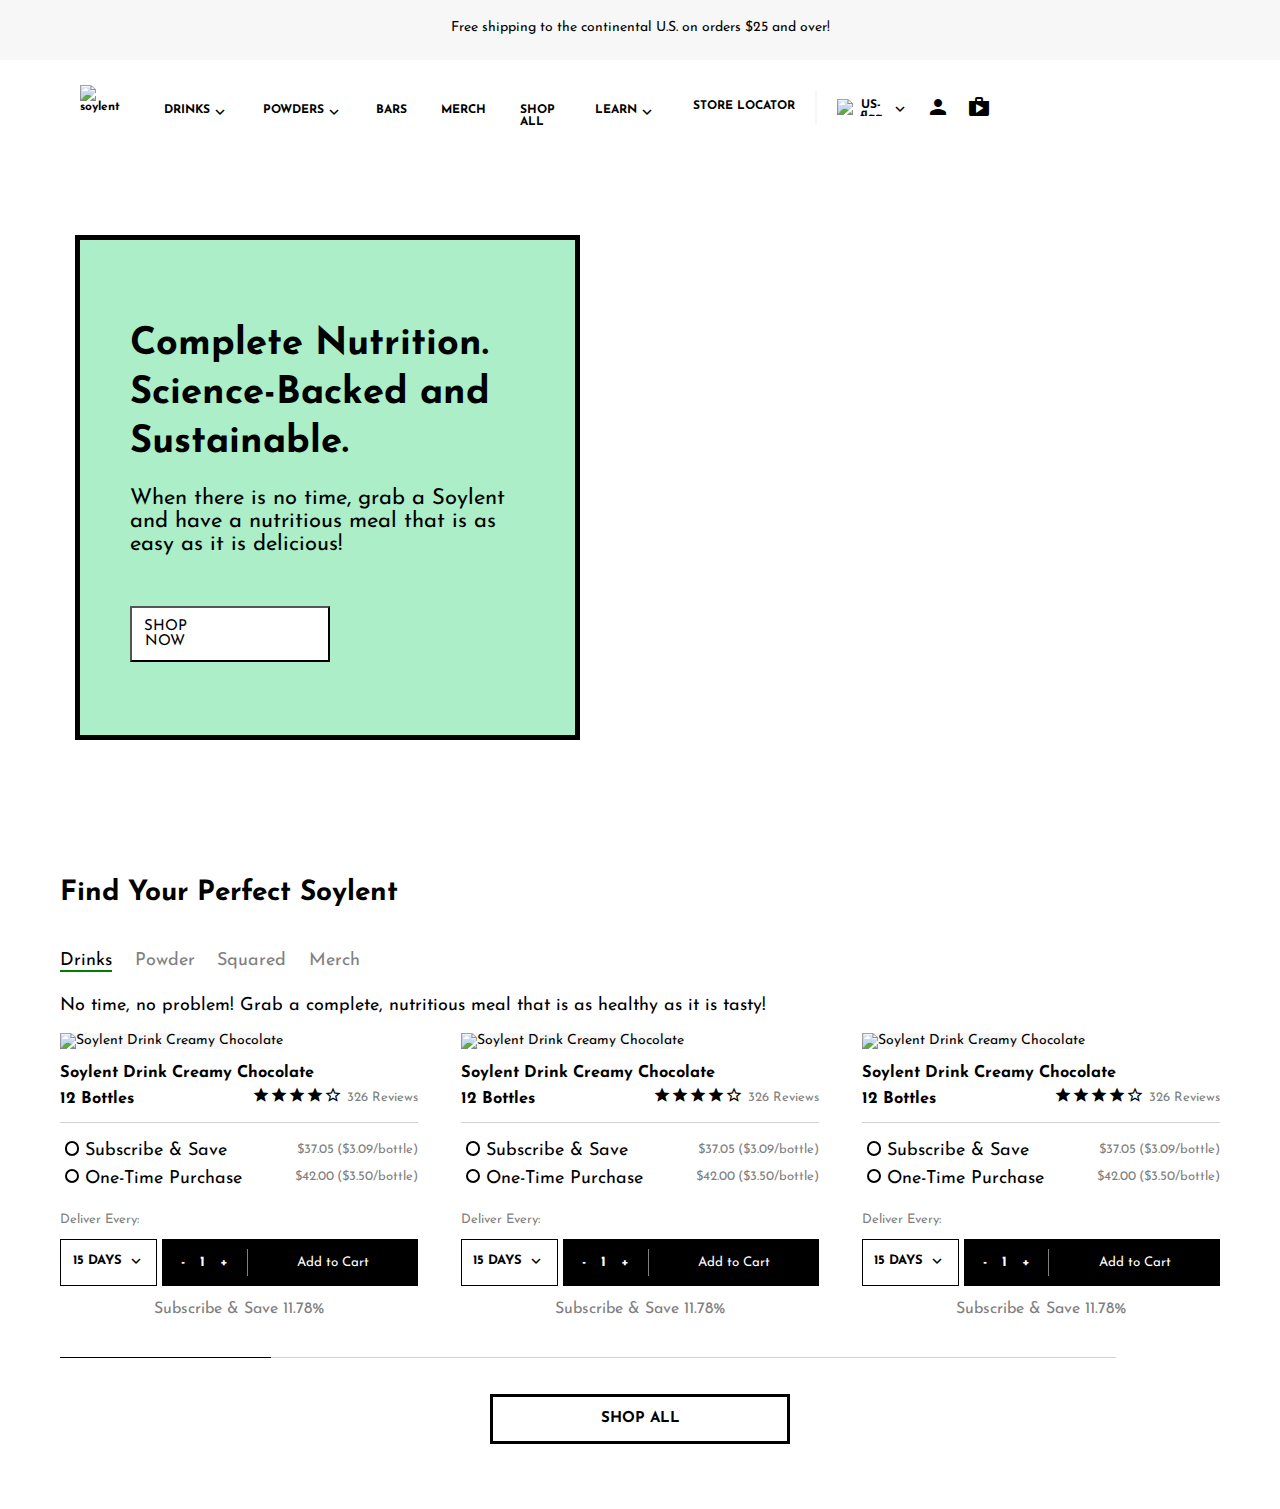
==== index.html @ 3a3e6a55 "feat: part 1 done" ====
<!DOCTYPE html>
<html lang="en">
  <head>
    <meta charset="UTF-8" />
    <meta http-equiv="X-UA-Compatible" content="IE=edge" />
    <meta name="viewport" content="width=device-width, initial-scale=1.0" />
    <title>Soylent.com - Let us take a few things off your plate.</title>
    <link rel="preconnect" href="https://fonts.googleapis.com" />
    <link rel="preconnect" href="https://fonts.gstatic.com" crossorigin />
    <link
      href="https://fonts.googleapis.com/css2?family=Josefin+Sans:wght@500&display=swap"
      rel="stylesheet"
    />
    <link
      href="https://fonts.googleapis.com/icon?family=Material+Icons"
      rel="stylesheet"
    />
    <link rel="icon" href="./favicon_io/favicon.ico" />
    <link rel="stylesheet" href="./main.css" />
  </head>
  <body>
    <!-- TOP NOTICE -->
    <aside class="top-notice">
      <p>Free shipping to the continental U.S. on orders $25 and over!</p>
    </aside>
    <!-- HEADER -->
    <header>
      <div class="header-inner">
        <div class="header-inner-left">
          <img
            src="https://upload.wikimedia.org/wikipedia/commons/thumb/b/b3/Soylent.svg/1200px-Soylent.svg.png"
            alt="soylent"
            class="logo"
          />
          <ul class="menu-items">
            <li class="menu-item">
              <p>DRINKS</p>
              <span class="material-icons dropdown-icon"> expand_more </span>
            </li>
            <li class="menu-item">
              <p>POWDERS</p>
              <span class="material-icons dropdown-icon"> expand_more </span>
            </li>
            <li class="menu-item">
              <p>BARS</p>
            </li>
            <li class="menu-item">
              <p>MERCH</p>
            </li>
            <li class="menu-item">
              <p>SHOP ALL</p>
            </li>
            <li class="menu-item">
              <p>LEARN</p>
              <span class="material-icons dropdown-icon"> expand_more </span>
            </li>
          </ul>
        </div>
        <div class="header-inner-right">
          <p>STORE LOCATOR</p>
          <img
            src="https://cdn.shopify.com/s/files/1/0003/5933/3902/files/flag_3x_681abd70-d265-4605-9c60-e11498a6c18e_50x.png?v=1572032854"
            alt="US-flag"
            class="flag"
          />
          <span class="material-icons dropdown-icon header-inner-right-icon">
            expand_more
          </span>
          <span class="material-icons header-inner-right-icon"> person </span>
          <span class="material-icons header-inner-right-icon bag-icon">
            shopping_bag
          </span>
        </div>
      </div>
    </header>
    <section class="landing">
      <div class="landing-inner">
        <div class="landing-square">
          <div class="landing-text-area">
            <h1>Complete Nutrition.</h1>
            <h1>Science-Backed and</h1>
            <h1>Sustainable.</h1>
            <p>
              When there is no time, grab a Soylent and have a nutritious meal
              that is as easy as it is delicious!
            </p>
            <button>
              <p>SHOP NOW</p>
              <span class="material-icons"> east </span>
            </button>
          </div>
        </div>
      </div>
    </section>
    <section class="products">
      <div class="products-inner">
        <h1>Find Your Perfect Soylent</h1>
        <ul class="products-categories">
          <li class="selectedCat">Drinks</li>
          <li>Powder</li>
          <li>Squared</li>
          <li>Merch</li>
        </ul>
        <p>
          No time, no problem! Grab a complete, nutritious meal that is as
          healthy as it is tasty!
        </p>
        <div class="products-cards">
          <article class="product-card">
            <img
              src="https://cdn.shopify.com/s/files/1/0003/5933/3902/products/01_052721_SDC_US_RTD_CreamyChocolate_Hero_1200x.png?v=1624371939"
              alt="Soylent Drink Creamy Chocolate"
            />
            <h3>Soylent Drink Creamy Chocolate</h3>
            <div class="under-product-name">
              <h3>12 Bottles</h3>
              <div class="stars">
                <span class="material-icons"> star </span
                ><span class="material-icons"> star </span
                ><span class="material-icons"> star </span
                ><span class="material-icons"> star </span
                ><span class="material-icons"> star_outline </span>
                <p>326 Reviews</p>
              </div>
            </div>
            <form class="choices">
              <div class="choice">
                <div class="choice-left">
                  <input type="radio" id="subscribe" name="purchaseType" />
                  <label for="subscribe">Subscribe & Save</label>
                </div>
                <div class="choice-right">
                  <p class="black-price">$37.05</p>
                  <p class="grey-price">($3.09/bottle)</p>
                </div>
              </div>
              <div class="choice">
                <div class="choice-left">
                  <input type="radio" id="one-time" name="purchaseType" />
                  <label for="one-time">One-Time Purchase</label>
                </div>
                <div class="choice-right">
                  <p class="black-price">$42.00</p>
                  <p class="grey-price">($3.50/bottle)</p>
                </div>
              </div>
            </form>
            <p class="deliver-every">Deliver Every:</p>
            <div class="card-bottom-buttons">
              <div class="delivery-cycle">
                <div class="delivery-cycle-inner">
                  <p>15 DAYS</p>
                  <span class="material-icons dropdown-icon">
                    expand_more
                  </span>
                </div>
              </div>
              <div class="card-bottom-buttons-right">
                <div class="counter">
                  <div class="counter-inner">- &nbsp;&nbsp;1 &nbsp;&nbsp;+</div>
                </div>
                <button class="add-to-cart">Add to Cart</button>
              </div>
            </div>
            <div class="card-bottom-text">Subscribe & Save 11.78%</div>
          </article>
          <article class="product-card">
            <img
              src="https://cdn.shopify.com/s/files/1/0003/5933/3902/products/01_052721_SDC_US_RTD_CreamyChocolate_Hero_1200x.png?v=1624371939"
              alt="Soylent Drink Creamy Chocolate"
            />
            <h3>Soylent Drink Creamy Chocolate</h3>
            <div class="under-product-name">
              <h3>12 Bottles</h3>
              <div class="stars">
                <span class="material-icons"> star </span
                ><span class="material-icons"> star </span
                ><span class="material-icons"> star </span
                ><span class="material-icons"> star </span
                ><span class="material-icons"> star_outline </span>
                <p>326 Reviews</p>
              </div>
            </div>
            <form class="choices">
              <div class="choice">
                <div class="choice-left">
                  <input type="radio" id="subscribe" name="purchaseType" />
                  <label for="subscribe">Subscribe & Save</label>
                </div>
                <div class="choice-right">
                  <p class="black-price">$37.05</p>
                  <p class="grey-price">($3.09/bottle)</p>
                </div>
              </div>
              <div class="choice">
                <div class="choice-left">
                  <input type="radio" id="one-time" name="purchaseType" />
                  <label for="one-time">One-Time Purchase</label>
                </div>
                <div class="choice-right">
                  <p class="black-price">$42.00</p>
                  <p class="grey-price">($3.50/bottle)</p>
                </div>
              </div>
            </form>
            <p class="deliver-every">Deliver Every:</p>
            <div class="card-bottom-buttons">
              <div class="delivery-cycle">
                <div class="delivery-cycle-inner">
                  <p>15 DAYS</p>
                  <span class="material-icons dropdown-icon">
                    expand_more
                  </span>
                </div>
              </div>
              <div class="card-bottom-buttons-right">
                <div class="counter">
                  <div class="counter-inner">- &nbsp;&nbsp;1 &nbsp;&nbsp;+</div>
                </div>
                <button class="add-to-cart">Add to Cart</button>
              </div>
            </div>
            <div class="card-bottom-text">Subscribe & Save 11.78%</div>
          </article>
          <article class="product-card">
            <img
              src="https://cdn.shopify.com/s/files/1/0003/5933/3902/products/01_052721_SDC_US_RTD_CreamyChocolate_Hero_1200x.png?v=1624371939"
              alt="Soylent Drink Creamy Chocolate"
            />
            <h3>Soylent Drink Creamy Chocolate</h3>
            <div class="under-product-name">
              <h3>12 Bottles</h3>
              <div class="stars">
                <span class="material-icons"> star </span
                ><span class="material-icons"> star </span
                ><span class="material-icons"> star </span
                ><span class="material-icons"> star </span
                ><span class="material-icons"> star_outline </span>
                <p>326 Reviews</p>
              </div>
            </div>
            <form class="choices">
              <div class="choice">
                <div class="choice-left">
                  <input type="radio" id="subscribe" name="purchaseType" />
                  <label for="subscribe">Subscribe & Save</label>
                </div>
                <div class="choice-right">
                  <p class="black-price">$37.05</p>
                  <p class="grey-price">($3.09/bottle)</p>
                </div>
              </div>
              <div class="choice">
                <div class="choice-left">
                  <input type="radio" id="one-time" name="purchaseType" />
                  <label for="one-time">One-Time Purchase</label>
                </div>
                <div class="choice-right">
                  <p class="black-price">$42.00</p>
                  <p class="grey-price">($3.50/bottle)</p>
                </div>
              </div>
            </form>
            <p class="deliver-every">Deliver Every:</p>
            <div class="card-bottom-buttons">
              <div class="delivery-cycle">
                <div class="delivery-cycle-inner">
                  <p>15 DAYS</p>
                  <span class="material-icons dropdown-icon">
                    expand_more
                  </span>
                </div>
              </div>
              <div class="card-bottom-buttons-right">
                <div class="counter">
                  <div class="counter-inner">- &nbsp;&nbsp;1 &nbsp;&nbsp;+</div>
                </div>
                <button class="add-to-cart">Add to Cart</button>
              </div>
            </div>
            <div class="card-bottom-text">Subscribe & Save 11.78%</div>
          </article>
        </div>
        <div class="line-under-products">
          <div class="lines">
            <div class="line line1"></div>
            <div class="line"></div>
            <div class="line"></div>
            <div class="line"></div>
            <div class="line"></div>
          </div>
          <span class="material-icons arrow grey-arrow"> west </span
          ><span class="material-icons arrow"> east </span>
        </div>
        <div class="shop-all-under-line">
          <button class="shop-all">SHOP ALL</button>
        </div>
      </div>
    </section>
  </body>
</html>
---- main.css ----
:root {
  --main-lightgrey: rgb(247, 247, 247);
}

body {
  margin: 0;
  font-family: "Josefin Sans", sans-serif;
  font-size: 14px;
}

ul {
  list-style-type: none;
}

input[type="radio"],
input[type="radio"]:checked {
  appearance: none;
  width: 0.9rem;
  height: 0.9rem;
  border-radius: 100%;
  margin-right: 0.1rem;
}

input[type="radio"] {
  background-color: white;
  border: 2px solid black;
}
input[type="radio"]:checked {
  background-color: black;
  border: 2px solid lightgrey;
}

.top-notice {
  height: 60px;
  background-color: var(--main-lightgrey);
  text-align: center;
}

.top-notice p {
  margin: 0;
  padding: 20px;
}

header {
  align-items: center;
}

.header-inner {
  display: flex;
  height: 50px;
  max-width: 1500px;
  margin: 25px auto;
  font-weight: bold;
  font-size: 12px;
  justify-content: space-between;
}

.header-inner-left {
  display: flex;
}

.logo {
  height: 47.5px;
  margin-left: 80px;
}

.menu-items {
  display: flex;
  margin-top: 16px;
  padding-left: 30px;
}

.menu-item {
  display: flex;
  margin-right: 33.8px;
}

.menu-item p {
  margin-top: 3px;
}

.dropdown-icon {
  font-size: 18px;
  margin-top: 2px;
  margin-left: 1px;
}

.header-inner-right {
  display: flex;
  margin-right: 80px;
  text-align: center;
}

.header-inner-right p {
  width: 120px;
  height: 25px;
  padding-top: 10px;
  padding-right: 17px;
  margin-top: 5px;
  margin-right: 20px;
  border-right: 2px solid var(--main-lightgrey);
}

.flag {
  height: 17px;
  margin-top: 14px;
}

.header-inner-right-icon {
  margin-top: 10px;
  margin-right: 17px;
}

.header-inner-right .dropdown-icon {
  margin-top: 15px;
}

.landing {
  height: 490px;
  padding: 75px 75px;
  background-image: url("https://cdn.shopify.com/s/files/1/0003/5933/3902/files/CC_HERO_Option2_car_2160x.png?v=1624982902");
}

.landing-inner {
  max-width: 1500px;
  margin: auto;
}

.landing-square {
  display: flex;
  width: 495px;
  height: 495px;
  background-color: rgb(171, 238, 199);
  border: 5px solid black;
}

.landing-text-area {
  margin: 75px 40px;
}

.landing-text-area h1 {
  margin: 10px;
  font-size: 38px;
}

.landing-text-area p {
  margin: 10px;
  margin-top: 25px;
  font-size: 22px;
}

.landing-text-area button {
  display: flex;
  height: 56px;
  width: 200px;
  margin-top: 50px;
  margin-left: 10px;
  background-color: white;
  align-items: center;
}

.landing-text-area button p {
  margin: auto;
  font-family: "Josefin Sans", sans-serif;
  font-size: 15px;
}

.landing-text-area button span {
  font-size: 30px;
  margin-right: 10px;
}

.products-inner {
  max-width: 1500px;
  padding: 60px 60px;
  padding-bottom: 40px;
  margin: auto;
}

.products-inner h1 {
  font-size: 28px;
}

.products-categories {
  display: flex;
  width: 300px;
  margin-top: 45px;
  padding: 0;
  font-size: 18px;
  color: gray;
  justify-content: space-between;
}

.products-categories li {
  margin: 0;
  padding: 0;
}

.selectedCat {
  color: black;
  border-bottom: 2px solid green;
}

.products-inner p {
  margin-top: 25px;
  font-size: 18px;
}

.products-cards {
  display: flex;
  justify-content: space-between;
}

.product-card {
  width: 28vw;
  max-width: 480px;
  overflow: hidden;
}

.product-card img {
  height: 265px;
  width: 28vw;
  max-width: 480px;
  background: var(--main-lightgrey);
  object-fit: contain;
}

.product-card h3 {
  margin-bottom: 5px;
}

.under-product-name {
  display: flex;
  border-bottom: 1px solid lightgray;
  padding-bottom: 15px;
  margin-bottom: 15px;
  justify-content: space-between;
}

.under-product-name h3 {
  margin: 0;
  margin-top: 5px;
}

.stars {
  display: flex;
}

.stars span {
  font-size: 18px;
}

.stars p {
  margin: 0;
  margin-top: 5px;
  margin-left: 5px;
  color: lightslategrey;
}

.choice {
  display: flex;
  margin-bottom: 5px;
  justify-content: space-between;
}

.choice-left label {
  font-size: 18px;
}

.choice-right {
  display: flex;
}

.choice-right p {
  margin: auto;
  margin-left: 3px;
}

.grey-price {
  color: grey;
}

.product-card p {
  font-size: 13px;
  color: grey;
}

.card-bottom-buttons {
  display: flex;
}

.delivery-cycle {
  display: flex;
  height: 45px;
  width: 8vw;
  border: 1px solid black;
}

.delivery-cycle-inner {
  display: flex;
  margin: auto;
  font-size: 13px;
  font-weight: bold;
  justify-content: space-around;
}

.delivery-cycle-inner p {
  color: black;
  margin-top: 10px;
}

.delivery-cycle-inner span {
  margin-top: 8px;
  margin-left: 5px;
}

.card-bottom-buttons-right {
  display: flex;
  width: 20vw;
  margin-left: 5px;
  background: black;
  color: white;
  font-weight: bold;
  cursor: pointer;
}

.card-bottom-buttons-right:hover {
  border: 1px solid black;
  color: black;
  background: white;
}

.counter {
  display: flex;
  margin: 10px 0;
  width: 100px;
  border-right: 1px solid grey;
}

.counter-inner {
  margin: auto;
}

.add-to-cart {
  width: 200px;
  border: none;
  background: inherit;
  color: inherit;
  font-family: inherit;
  cursor: pointer;
}

.card-bottom-text {
  margin-top: 15px;
  font-size: 16px;
  color: grey;
  text-align: center;
}

.line-under-products {
  display: flex;
  margin-top: 10px;
}

.lines {
  display: flex;
  margin-top: 30px;
}

.line {
  width: 16.5vw;
  height: 0;
  border-bottom: 1px solid lightgrey;
}

.line1 {
  border-color: black;
}

.arrow {
  margin-top: 18px;
  margin-left: 20px;
}

.grey-arrow {
  color: grey;
}

.shop-all-under-line {
  display: flex;
}

.shop-all {
  margin: 25px auto;
  width: 300px;
  height: 50px;
  border: 3px solid black;
  background: white;
  font-family: inherit;
  font-weight: bold;
  font-size: 15px;
}
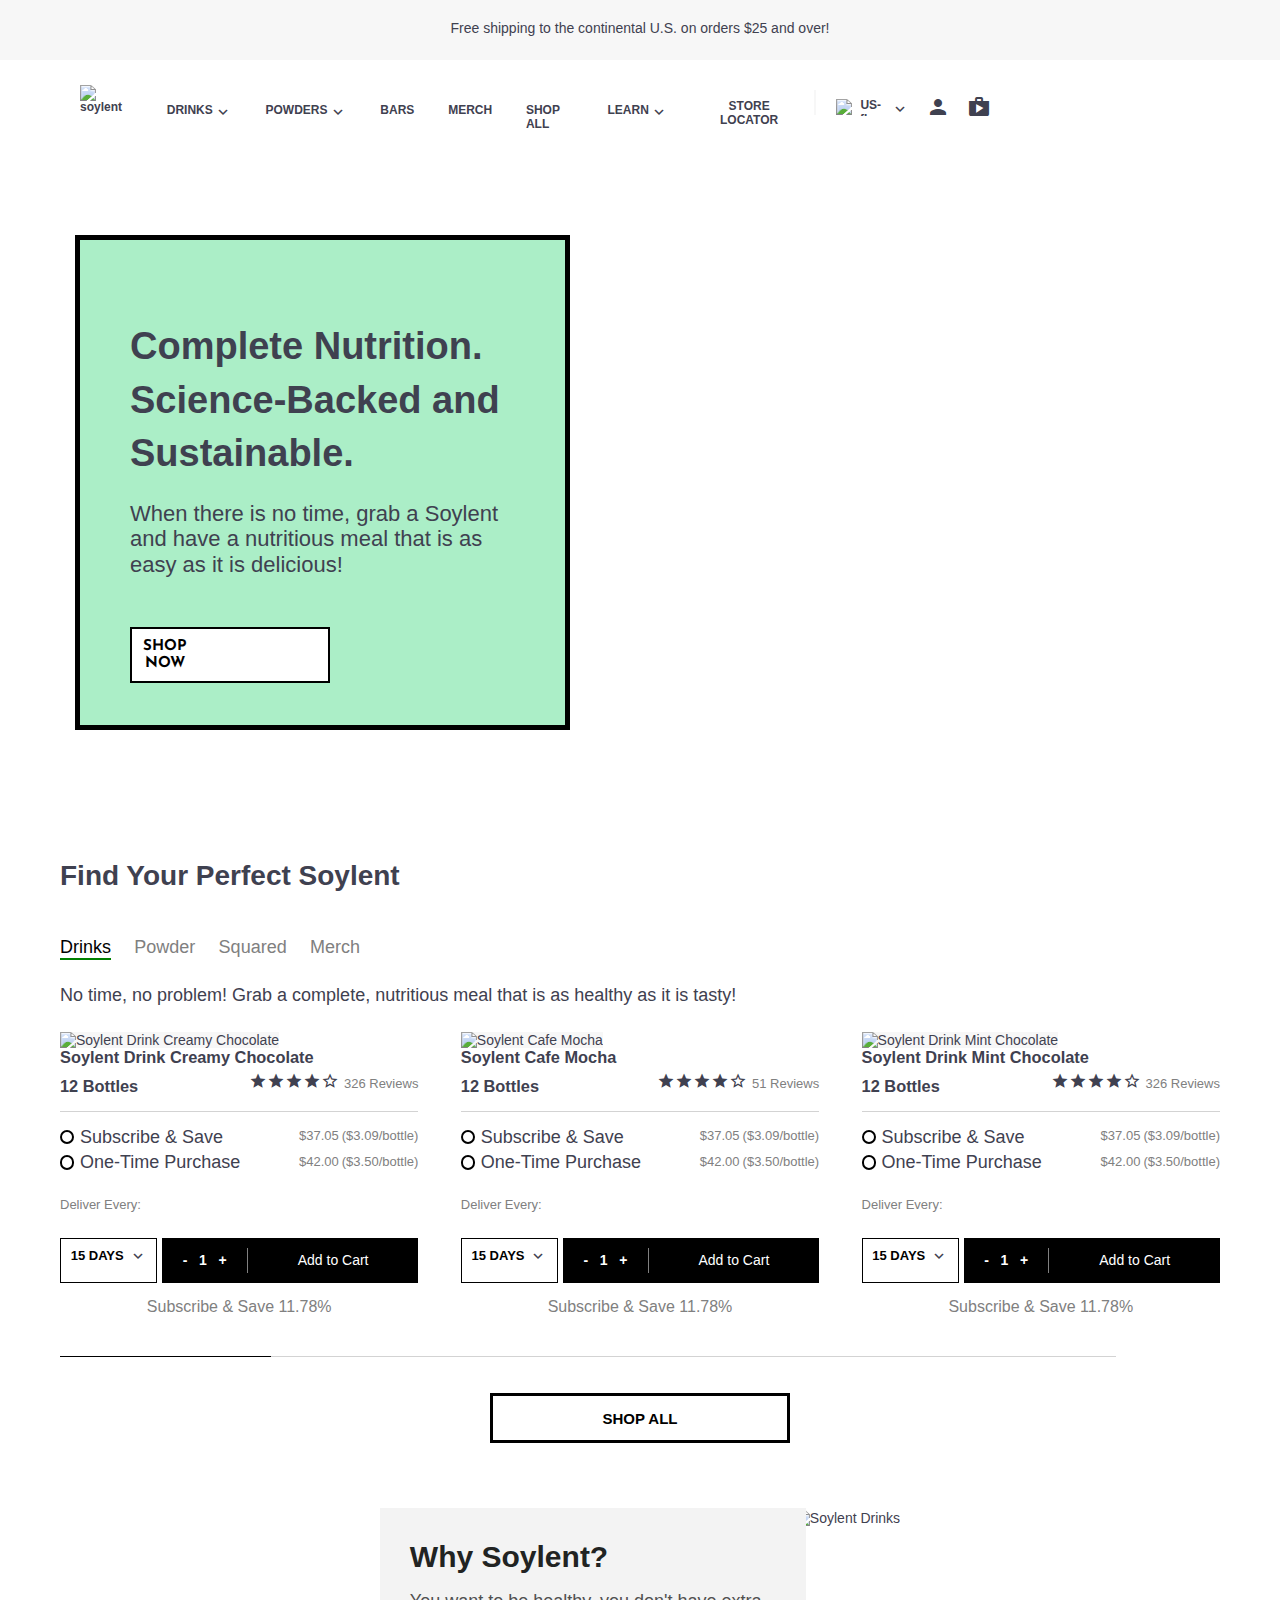
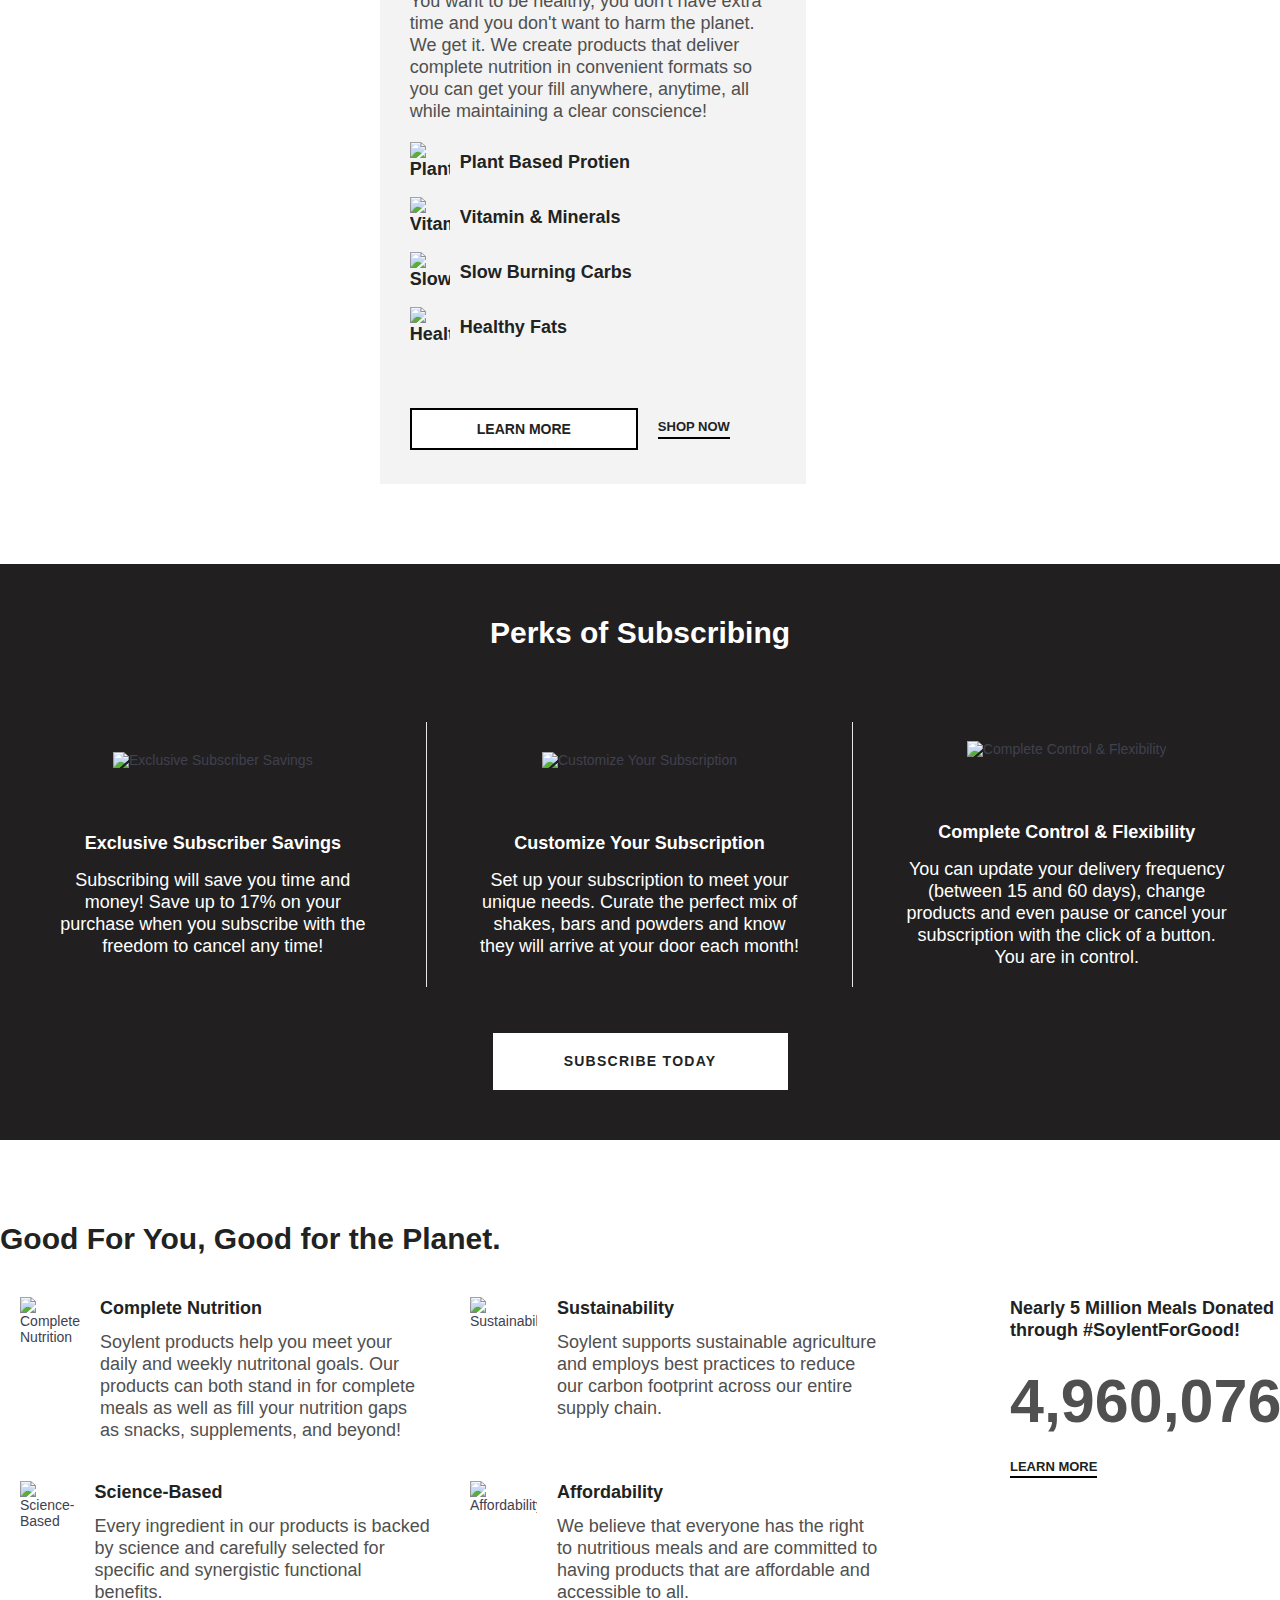
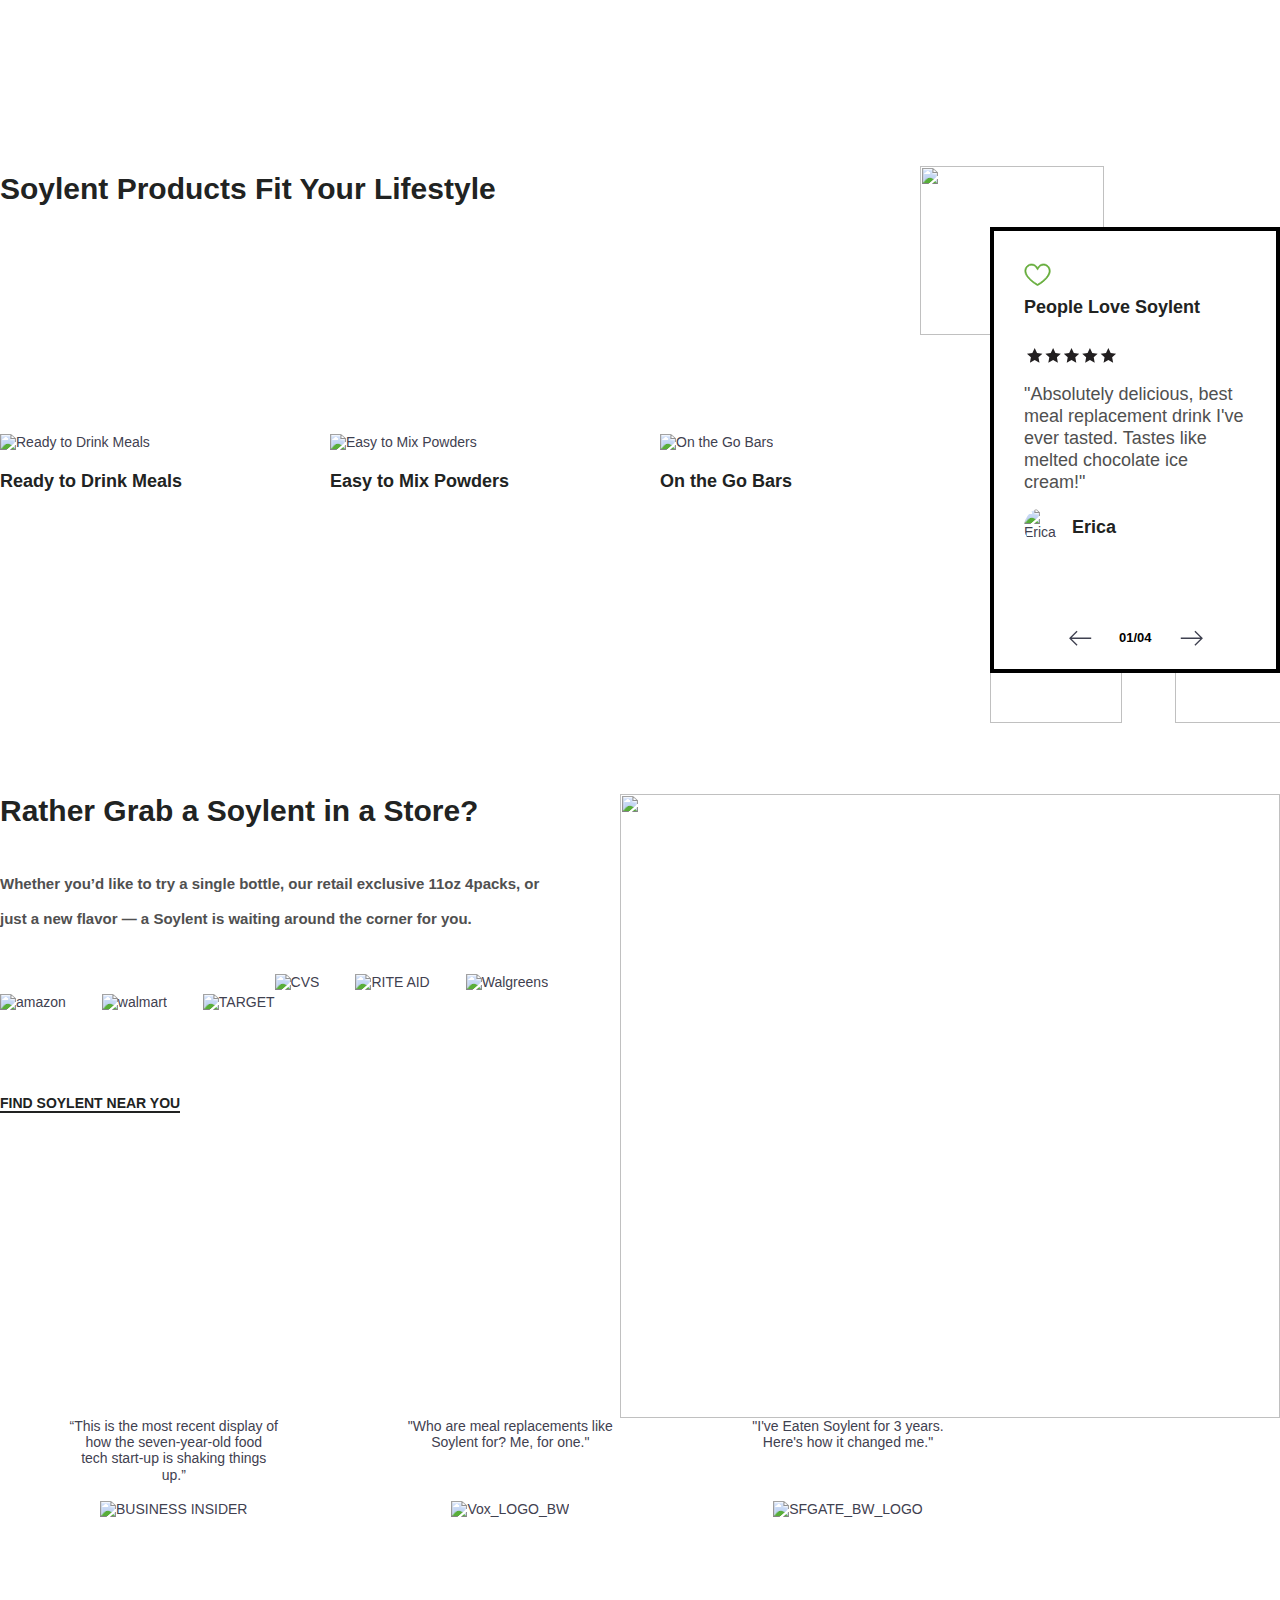
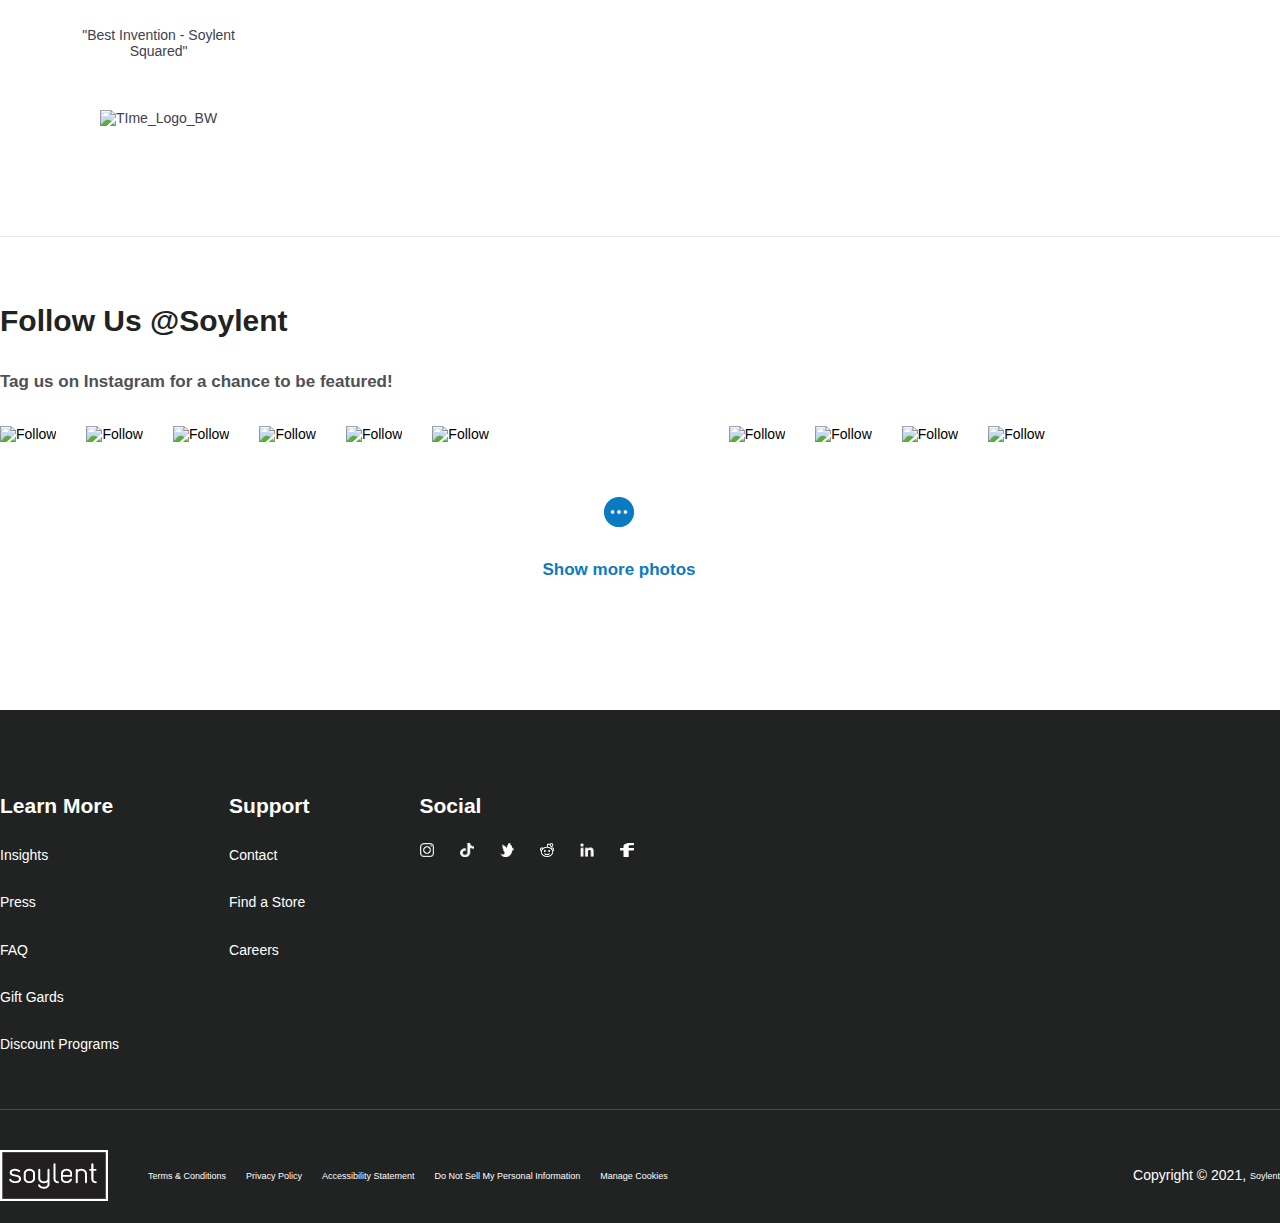
==== commit 416ab22e: "feat: merged all 3 parts into a full landing page" ====
--- a/index.html
+++ b/index.html
@@ -5,18 +5,30 @@
     <meta http-equiv="X-UA-Compatible" content="IE=edge" />
     <meta name="viewport" content="width=device-width, initial-scale=1.0" />
     <title>Soylent.com - Let us take a few things off your plate.</title>
+
+    <!-- GOOGLE FONTS -->
     <link rel="preconnect" href="https://fonts.googleapis.com" />
     <link rel="preconnect" href="https://fonts.gstatic.com" crossorigin />
     <link
       href="https://fonts.googleapis.com/css2?family=Josefin+Sans:wght@500&display=swap"
       rel="stylesheet"
     />
+
+    <!-- MATERIAL ICONS -->
     <link
       href="https://fonts.googleapis.com/icon?family=Material+Icons"
       rel="stylesheet"
     />
+
+    <!-- FAVICON -->
     <link rel="icon" href="./favicon_io/favicon.ico" />
-    <link rel="stylesheet" href="./main.css" />
+
+    <!-- CSS -->
+    <link rel="stylesheet" href="./style/main.css" />
+    <link rel="stylesheet" href="./style/typography.css" />
+    <link rel="stylesheet" href="./style/normalize.css">
+    <link rel="stylesheet" href="./style/reset.css">
+    <link rel="stylesheet" href="./style/font-face.css" />
   </head>
   <body>
     <!-- TOP NOTICE -->
@@ -110,7 +122,9 @@
             <img
               src="https://cdn.shopify.com/s/files/1/0003/5933/3902/products/01_052721_SDC_US_RTD_CreamyChocolate_Hero_1200x.png?v=1624371939"
               alt="Soylent Drink Creamy Chocolate"
-            />
+              class="chocolate-img"
+            />
+            <div class="hover-img chocolate-hover-img"></div>
             <h3>Soylent Drink Creamy Chocolate</h3>
             <div class="under-product-name">
               <h3>12 Bottles</h3>
@@ -166,10 +180,12 @@
           </article>
           <article class="product-card">
             <img
-              src="https://cdn.shopify.com/s/files/1/0003/5933/3902/products/01_052721_SDC_US_RTD_CreamyChocolate_Hero_1200x.png?v=1624371939"
-              alt="Soylent Drink Creamy Chocolate"
-            />
-            <h3>Soylent Drink Creamy Chocolate</h3>
+              src="https://cdn.shopify.com/s/files/1/0003/5933/3902/products/01_052721_SDC_US_RTD_CafeMocha_Hero_1200x.png?v=1624370741"
+              alt="Soylent Cafe Mocha"
+              class="mocha-img"
+            />
+            <div class="hover-img mocha-hover-img"></div>
+            <h3>Soylent Cafe Mocha</h3>
             <div class="under-product-name">
               <h3>12 Bottles</h3>
               <div class="stars">
@@ -178,7 +194,7 @@
                 ><span class="material-icons"> star </span
                 ><span class="material-icons"> star </span
                 ><span class="material-icons"> star_outline </span>
-                <p>326 Reviews</p>
+                <p>51 Reviews</p>
               </div>
             </div>
             <form class="choices">
@@ -224,10 +240,12 @@
           </article>
           <article class="product-card">
             <img
-              src="https://cdn.shopify.com/s/files/1/0003/5933/3902/products/01_052721_SDC_US_RTD_CreamyChocolate_Hero_1200x.png?v=1624371939"
-              alt="Soylent Drink Creamy Chocolate"
-            />
-            <h3>Soylent Drink Creamy Chocolate</h3>
+              src="https://cdn.shopify.com/s/files/1/0003/5933/3902/products/01_052721_SDC_US_RTD_MintChocolate_Hero_1200x.png?v=1624371949"
+              alt="Soylent Drink Mint Chocolate"
+              class="mint-img"
+            />
+            <div class="hover-img mint-hover-img"></div>
+            <h3>Soylent Drink Mint Chocolate</h3>
             <div class="under-product-name">
               <h3>12 Bottles</h3>
               <div class="stars">
@@ -297,5 +315,483 @@
         </div>
       </div>
     </section>
+
+    <!-- PART 2 START -->
+
+    <section class="why-soylent">
+      <div class="container">
+        <div class="why-soylent-container">
+          <h1 class="fs-heading fw-bold text-primary">Why Soylent?</h1>
+          <p class="fs-base fw-regular text-secondary">
+            You want to be healthy, you don't have extra time and you don't want
+            to harm the planet. We get it. We create products that deliver
+            complete nutrition in convenient formats so you can get your fill
+            anywhere, anytime, all while maintaining a clear conscience!
+          </p>
+          <div class="why-soylent-contents">
+            <div class="icon-box">
+              <div class="contents-icons fs-base fw-bold text-primary">
+                <!-- 이미지 백그라운드 처리할지 고민 중 -->
+                <img
+                  src="https://cdn.shopify.com/s/files/1/0003/5933/3902/files/Plant-Based_Small_3a2f7b34-e05d-4418-8950-abad283a1e06_100x.png?v=1623952589"
+                  alt="Plant Based Protien"
+                />
+                <span>Plant Based Protien</span>
+              </div>
+              <div class="contents-icons fs-base fw-bold text-primary">
+                <!-- 이미지 백그라운드 처리할지 고민 중 -->
+                <img
+                  src="https://cdn.shopify.com/s/files/1/0003/5933/3902/files/Minerals.svg?v=745017660519802711"
+                  alt="Vitamin & Minerals"
+                />
+                <span>Vitamin & Minerals</span>
+              </div>
+              <div class="contents-icons fs-base fw-bold text-primary">
+                <!-- 이미지 백그라운드 처리할지 고민 중 -->
+                <img
+                  src="https://cdn.shopify.com/s/files/1/0003/5933/3902/files/Asset_2.svg?v=7988611461581037732"
+                  alt="Slow Burning Carbs"
+                />
+                <span>Slow Burning Carbs</span>
+              </div>
+              <div class="contents-icons fs-base fw-bold text-primary">
+                <!-- 이미지 백그라운드 처리할지 고민 중 -->
+                <img
+                  src="https://cdn.shopify.com/s/files/1/0003/5933/3902/files/Heart_Health_1_da01d74f-3148-4fb2-941c-e1fff7f5599d_100x.png?v=1625089365"
+                  alt="Healthy Fats"
+                />
+                <span>Healthy Fats</span>
+              </div>
+            </div>
+            <div class="button-box">
+              <a
+                href="https://soylent.com/pages/about-soylent"
+                class="contents-button fw-bold text-primary"
+              >
+                LEARN MORE
+              </a>
+              <a
+                href="https://soylent.com/collections/all-products"
+                class="fs-tiny fw-bold text-primary"
+              >
+                SHOP NOW
+              </a>
+            </div>
+          </div>
+        </div>
+        <div class="why-soylent-image">
+          <img
+            src="https://cdn.shopify.com/s/files/1/0003/5933/3902/files/Why_Soylent_Module_1600x.png?v=1624983015"
+            alt="Soylent Drinks"
+          />
+        </div>
+      </div>
+    </section>
+
+    <section class="three-up-contents">
+      <div class="container">
+        <h2 class="fs-heading fw-bold text-white">Perks of Subscribing</h2>
+        <div class="three-up-contents-list">
+          <div class="three-up-contents-items">
+            <!-- 이미지 백그라운드 처리할지 고민 중 -->
+            <img
+              src="https://cdn.shopify.com/s/files/1/0003/5933/3902/files/Group_146.png?v=1623987483"
+              alt="Exclusive Subscriber Savings"
+            />
+            <h3 class="fs-base fw-bold text-white">
+              Exclusive Subscriber Savings
+            </h3>
+            <p class="fs-base fw-regular text-white">
+              Subscribing will save you time and money! Save up to 17% on your
+              purchase when you subscribe with the freedom to cancel any time!
+            </p>
+          </div>
+          <div class="three-up-contents-items">
+            <!-- 이미지 백그라운드 처리할지 고민 중 -->
+            <img
+              src="https://cdn.shopify.com/s/files/1/0003/5933/3902/files/Group_171.png?v=1623987518"
+              alt="Customize Your Subscription"
+            />
+            <h3 class="fs-base fw-bold text-white">
+              Customize Your Subscription
+            </h3>
+            <p class="fs-base fw-regular text-white">
+              Set up your subscription to meet your unique needs. Curate the
+              perfect mix of shakes, bars and powders and know they will arrive
+              at your door each month!
+            </p>
+          </div>
+          <div class="three-up-contents-items">
+            <!-- 이미지 백그라운드 처리할지 고민 중 -->
+            <img
+              src="https://cdn.shopify.com/s/files/1/0003/5933/3902/files/Group_141.png?v=1623987561"
+              alt="Complete Control & Flexibility"
+            />
+            <h3 class="fs-base fw-bold text-white">
+              Complete Control & Flexibility
+            </h3>
+            <p class="fs-base fw-regular text-white">
+              You can update your delivery frequency (between 15 and 60 days),
+              change products and even pause or cancel your subscription with
+              the click of a button. You are in control.
+            </p>
+          </div>
+        </div>
+        <a
+          href="https://soylent.com/collections/all-products"
+          class="three-up-contents-button fs-small fw-bold text-primary"
+        >
+          SUBSCRIBE TODAY
+        </a>
+      </div>
+    </section>
+
+    <section class="our-mission">
+      <div class="container">
+        <h2 class="our-mission-title fs-heading fw-bold text-primary">
+          Good For You, Good for the Planet.
+        </h2>
+        <div class="our-mission-inner">
+          <div class="our-mission-contents">
+            <div class="contents-items">
+              <div class="our-mission-items">
+                <img
+                  src="https://cdn.shopify.com/s/files/1/0003/5933/3902/files/icon-1.svg?v=14487901786495830135"
+                  alt="Complete Nutrition"
+                />
+                <div class="our-mission-items-contents">
+                  <h3 class="fs-base fw-bold text-primary">
+                    Complete Nutrition
+                  </h3>
+                  <p class="fs-base fw-regular text-secondary">
+                    Soylent products help you meet your daily and weekly
+                    nutritonal goals. Our products can both stand in for
+                    complete meals as well as fill your nutrition gaps as
+                    snacks, supplements, and beyond!
+                  </p>
+                </div>
+              </div>
+              <div class="our-mission-items">
+                <img
+                  src="https://cdn.shopify.com/s/files/1/0003/5933/3902/files/icon-3.svg?v=17286142263843201633"
+                  alt="Sustainability"
+                />
+                <div class="our-mission-items-contents">
+                  <h3 class="fs-base fw-bold text-primary">Sustainability</h3>
+                  <p class="fs-base fw-regular text-secondary">
+                    Soylent supports sustainable agriculture and employs best
+                    practices to reduce our carbon footprint across our entire
+                    supply chain.
+                  </p>
+                </div>
+              </div>
+            </div>
+            <div class="contents-items">
+              <div class="our-mission-items">
+                <img
+                  src="https://cdn.shopify.com/s/files/1/0003/5933/3902/files/icon-2.svg?v=16588380698404734469"
+                  alt="Science-Based"
+                />
+                <div class="our-mission-items-contents">
+                  <h3 class="fs-base fw-bold text-primary">Science-Based</h3>
+                  <p class="fs-base fw-regular text-secondary">
+                    Every ingredient in our products is backed by science and
+                    carefully selected for specific and synergistic functional
+                    benefits.
+                  </p>
+                </div>
+              </div>
+              <div class="our-mission-items">
+                <img
+                  src="https://cdn.shopify.com/s/files/1/0003/5933/3902/files/icon-4.svg?v=17484930403509546712"
+                  alt="Affordability"
+                />
+                <div class="our-mission-items-contents">
+                  <h3 class="fs-base fw-bold text-primary">Affordability</h3>
+                  <p class="fs-base fw-regular text-secondary">
+                    We believe that everyone has the right to nutritious meals
+                    and are committed to having products that are affordable and
+                    accessible to all.
+                  </p>
+                </div>
+              </div>
+            </div>
+          </div>
+          <div class="our-mission-counting">
+            <span class="fs-base fw-bold text-primary">
+              Nearly 5 Million Meals Donated through #SoylentForGood!
+            </span>
+            <strong class="fs-large fw-bold text-secondary"> 4,960,076 </strong>
+            <a
+              href="https://soylent.com/pages/our-mission"
+              class="fs-tiny fw-bold text-primary"
+            >
+              LEARN MORE
+            </a>
+          </div>
+        </div>
+      </div>
+    </section>
+
+    <section class="card-review">
+      <div class="container">
+        <h2 class="card-review-title fs-heading fw-bold text-primary">
+          Soylent Products Fit Your Lifestyle
+        </h2>
+        <div class="card-review-carousle-contents">
+          <div class="card-review-carousle">
+            <a
+              class="carousle-item"
+              href="https://soylent.com/collections/all-drinks"
+            >
+              <div class="carousle-item-image">
+                <img
+                  src="https://cdn.shopify.com/s/files/1/0003/5933/3902/files/Review_Module_RTD_800x.png?v=1625017871"
+                  alt="Ready to Drink Meals"
+                />
+              </div>
+              <h3 class="fs-base fw-bold text-primary">Ready to Drink Meals</h3>
+            </a>
+            <a
+              class="carousle-item"
+              href="https://soylent.com/collections/all-powder"
+            >
+              <div class="carousle-item-image">
+                <img
+                  src="https://cdn.shopify.com/s/files/1/0003/5933/3902/files/Review_Module_Powder_800x.png?v=1625017930"
+                  alt="Easy to Mix Powders"
+                />
+              </div>
+              <h3 class="fs-base fw-bold text-primary">Easy to Mix Powders</h3>
+            </a>
+            <a
+              class="carousle-item"
+              href="https://soylent.com/collections/squared"
+            >
+              <div class="carousle-item-image">
+                <img
+                  src="https://cdn.shopify.com/s/files/1/0003/5933/3902/files/Review_Module_Bars_800x.png?v=1625017994"
+                  alt="On the Go Bars"
+                />
+              </div>
+              <h3 class="fs-base fw-bold text-primary">On the Go Bars</h3>
+            </a>
+          </div>
+          <div class="people-carousle">
+            <img
+              class="top-left"
+              src="https://cdn.shopify.com/s/files/1/0003/5933/3902/files/image_46_1_300x.png?v=1623836271"
+              alt=""
+            />
+            <img
+              class="bottom-left"
+              src="https://cdn.shopify.com/s/files/1/0003/5933/3902/files/image_68_1_300x.png?v=1623836271"
+              alt=""
+            />
+            <img
+              class="bottom-right"
+              src="https://cdn.shopify.com/s/files/1/0003/5933/3902/files/image_42_1_300x.png?v=1623836271"
+              alt=""
+            />
+            <div class="people-carousle-inner">
+              <svg
+                class="carousle-inner-icon"
+                fill="none"
+                xmlns="http://www.w3.org/2000/svg"
+                viewBox="0 0 30 26"
+              >
+                <path
+                  d="M15.071 25.17c.191 0 .405-.051.633-.189 4.227-2.537 7.367-5.056 9.883-7.929 1.59-1.82 2.642-3.617 3.218-5.488 1.317-4.261-.879-8.619-4.995-9.92-3.376-1.066-7.11.552-8.757 3.774-1.07-2.105-3.568-4.325-7.316-4.058-2.805.206-5.428 2.312-6.377 5.111-.781 2.298-.52 4.647.8 7.184.996 1.913 2.456 3.723 4.595 5.705 2.126 1.971 4.577 3.778 7.488 5.525.186.114.475.285.828.285zm6.66-22.546c.563 0 1.13.082 1.68.257 3.427 1.08 5.246 4.73 4.139 8.306-.521 1.696-1.489 3.337-2.958 5.02-2.414 2.762-5.451 5.198-9.549 7.657-.004-.014-.046-.041-.083-.06-2.87-1.728-5.247-3.48-7.307-5.387-2.056-1.903-3.39-3.553-4.33-5.355-1.167-2.238-1.395-4.2-.725-6.177C3.374 4.6 5.574 2.817 7.83 2.65c3.223-.248 5.339 1.77 6.148 3.567.093.207.182.414.284.657l.181.423c.103.24.34.396.605.396a.656.656 0 00.605-.396l.195-.464c.107-.253.195-.473.298-.69 1.046-2.169 3.302-3.52 5.585-3.52z"
+                  fill="#64AC39"
+                  stroke="#64AC39"
+                  stroke-width=".75"
+                ></path>
+              </svg>
+              <h4 class="fs-base fw-bold text-primary">People Love Soylent</h4>
+              <div class="people-carousle-list">
+                <svg
+                  fill="none"
+                  xmlns="http://www.w3.org/2000/svg"
+                  viewBox="0 0 97 18"
+                >
+                  <path
+                    d="M9.524.02l2.478 5.192 5.704.752-4.173 3.96 1.048 5.657-5.057-2.744-5.056 2.744 1.047-5.656-4.172-3.961 5.704-.752L9.524.02zM29.024.02L31.5 5.212l5.704.752-4.172 3.96 1.047 5.657-5.056-2.744-5.057 2.744 1.048-5.656-4.173-3.961 5.704-.752L29.024.02zM48.522.02l2.477 5.192 5.704.752-4.172 3.96 1.047 5.657-5.056-2.744-5.057 2.744 1.048-5.656-4.173-3.961 5.704-.752L48.522.02zM68.021.02L70.5 5.212l5.704.752-4.173 3.96 1.047 5.657-5.056-2.744-5.056 2.744 1.047-5.656-4.172-3.961 5.703-.752L68.021.02zM87.52.02l2.477 5.192 5.703.752-4.172 3.96 1.047 5.657-5.056-2.744-5.056 2.744 1.047-5.656-4.172-3.961 5.703-.752L87.52.02z"
+                    fill="#221F20"
+                  ></path>
+                </svg>
+                <p class="fs-base fw-regular text-secondary">
+                  "Absolutely delicious, best meal replacement drink I've ever
+                  tasted. Tastes like melted chocolate ice cream!"
+                </p>
+                <div class="people-carousle-item">
+                  <img
+                    src="https://cdn.shopify.com/s/files/1/0003/5933/3902/files/Ellipse_18_150x.png?v=1623836416"
+                    alt="Erica"
+                  />
+                  <span class="fs-base fw-bold text-primary">Erica</span>
+                </div>
+              </div>
+              <div class="slick">
+                <div class="slick-arrow prev">
+                  <svg fill="none" viewBox="0 0 26 18">
+                    <g stroke="currentColor" stroke-width="1.5">
+                      <path d="M9.125 17.35l-8-8 8-8M25.125 9.35h-23"></path>
+                    </g>
+                  </svg>
+                </div>
+                <ul class="slick-list">
+                  <li>
+                    <span class="fs-tiny fw-bold text-dark">01/04</span>
+                  </li>
+                </ul>
+                <div class="slick-arrow next">
+                  <svg fill="none" viewBox="0 0 26 18">
+                    <path
+                      d="M16.875 1.35l8 8-8 8M.875 9.35h23"
+                      stroke="currentColor"
+                      stroke-width="1.5"
+                    ></path>
+                  </svg>
+                </div>
+              </div>
+            </div>
+          </div>
+        </div>
+      </div>
+    </section>
+
+    <!-- PART 3 START -->
+
+    
+      <section class="section_store clear">
+          <article class="soylent_store"> 
+              <h2>Rather Grab a Soylent in a Store?</h2>
+              <p>
+                  Whether you’d like to try a single bottle, our retail exclusive 11oz 4packs, or <br>
+                  just a new flavor — a Soylent is waiting around the corner for you.
+              </p>
+              <ul class="clear">
+                  <li class="pa_tb"><img src="https://cdn.shopify.com/s/files/1/0003/5933/3902/files/amazon_150x.png?v=1625018210" alt="amazon" width="138px" height="42px"></li>
+                  <li class="pa pa_tb"><img src="https://cdn.shopify.com/s/files/1/0003/5933/3902/files/walmart_150x.png?v=1625018257" alt="walmart" width="138px" height="42px"></li>
+                  <li class="pa pa_tb"><img src="https://cdn.shopify.com/s/files/1/0003/5933/3902/files/target_150x.png?v=1625018239" alt="TARGET" width="138px" height="42px"></li>
+                  <li><img src="https://cdn.shopify.com/s/files/1/0003/5933/3902/files/csv_150x.png?v=1625018218" alt="CVS" width="138px" height="42px"></li>
+                  <li class="pa"><img src="https://cdn.shopify.com/s/files/1/0003/5933/3902/files/Rite_Aid_150x.png?v=1625018229" alt="RITE AID" width="138px" ></li>
+                  <li class="pa pa_b"><img src="https://cdn.shopify.com/s/files/1/0003/5933/3902/files/Walgreens_150x.png?v=1625018247" alt="Walgreens" width="138px" height="42px"></li>
+                  <li><a href="https://soylent.com/pages/store-locator">FIND SOYLENT NEAR YOU</a> <span class="hide">가까운 가게 찾기</span></li>
+              </ul>
+          </article>
+          <article class="store_right">
+              <img src="https://cdn.shopify.com/s/files/1/0003/5933/3902/files/Retailer_Line_UP_3_2160x.png?v=1624983732" alt="" class="soylent_img" width="660px" height="624"></li>
+          </article>
+      </section>
+
+      <section class="section_partner">
+          <ul>
+              <li>
+                  <P>
+                      “This is the most recent display of <br>
+                      how the seven-year-old food<br>
+                      tech start-up is shaking things <br>
+                      up.”
+                  </P>
+                  <img src="https://cdn.shopify.com/s/files/1/0003/5933/3902/files/image_51.png?v=1625018098" class="align_center" alt="BUSINESS INSIDER" width="98px" height="40px">
+              </li>
+              <li>
+                  <P>
+                      "Who are meal replacements like <br>
+                      Soylent for? Me, for one."
+                  </P>
+                  <img src="https://cdn.shopify.com/s/files/1/0003/5933/3902/files/Vox_LOGO_BW.png?v=1625018112" class="align_center" alt="Vox_LOGO_BW"  width="98px" height="40px">
+              </li>
+              <li>
+                  <P>
+                      "I've Eaten Soylent for 3 years. <br>
+                       Here's how it changed me."
+                  </P>
+                  <img src="https://cdn.shopify.com/s/files/1/0003/5933/3902/files/SFGATE_BW_LOGO.png?v=1625018120" class="align_center" alt="SFGATE_BW_LOGO" width="98px" height="55px">
+              </li>
+              <li>
+                  <P>
+                      "Best Invention - Soylent <br>
+                      Squared"
+                  </P>
+                  <img src="https://cdn.shopify.com/s/files/1/0003/5933/3902/files/TIme_Logo_BW.png?v=1625018128" class="align_center" alt="TIme_Logo_BW" width="98px" height="40px">
+              </li>
+          </ul>
+      </section>
+      <section class="section_follow">
+          <h2>Follow Us @Soylent</h2>
+          <p>Tag us on Instagram for a chance to be featured!</p>
+          <div class="follow_logo">
+              <ul class="clear">
+                  <!-- <img src="images/instagram.png" class="follow_insta" alt="인스타그램" class="insta_logo"  width="31" height="31"> -->
+                  
+                  <li>
+                      <button><img src="https://media.powerreviews.com/image/upload/t_rd_highres_thumb/d_portal-no-product-image_ttlfpi.svg/prod/socialCollection/uwitnvimxhx4vb21au63.webp" class="bg" alt="Follow" width="180px" height="180px"></button>
+                  </li>
+                  <li><button><img src="https://media.powerreviews.com/image/upload/t_rd_highres_thumb/d_portal-no-product-image_ttlfpi.svg/prod/socialCollection/gpwopnhzprj2zzrfadrn.webp" class="bg1" alt="Follow" width="180px" height="180px"></button></li>
+                  <li><button><img src="https://media.powerreviews.com/image/upload/t_rd_highres_thumb/d_portal-no-product-image_ttlfpi.svg/prod/socialCollection/bryfn5f6qmfaljgmjnqd.webp" class="bg" alt="Follow" width="180px" height="180px"></button></li>
+                  <li><button><img src="https://media.powerreviews.com/image/upload/t_rd_highres_thumb/d_portal-no-product-image_ttlfpi.svg/prod/socialCollection/urozclh10wq0mrfmwp4z.webp" class="bg" alt="Follow" width="180px" height="180px"></button></li>
+                  <li><button><img src="https://media.powerreviews.com/image/upload/t_rd_highres_thumb/d_portal-no-product-image_ttlfpi.svg/prod/socialCollection/tqlfpvpcj4k9srilqbvv.webp" class="bg" alt="Follow" width="180px" height="180px"></button></li>
+                  <li><button><img src="https://media.powerreviews.com/image/upload/t_rd_highres_thumb/d_portal-no-product-image_ttlfpi.svg/prod/socialCollection/nnzt2hf37ietcyklnuwx.webp" class="bg" alt="Follow" width="180px" height="180px"></button></li>
+                  <li class="follow_align"><button><img src="https://media.powerreviews.com/image/upload/t_rd_highres_thumb/d_portal-no-product-image_ttlfpi.svg/prod/socialCollection/ray9ko5gqbttv7f7rgji.webp" class="bg" alt="Follow" width="180px" height="180px"></button></li>
+                  <li><button><img src="https://media.powerreviews.com/image/upload/t_rd_highres_thumb/d_portal-no-product-image_ttlfpi.svg/prod/socialCollection/bn1utftgevxhbti2njqw.webp" class="bg" alt="Follow" width="180px" height="180px"></button></li>
+                  <li><button><img src="https://media.powerreviews.com/image/upload/t_rd_highres_thumb/d_portal-no-product-image_ttlfpi.svg/prod/socialCollection/lo03z2nl7z5wbr9u23zr.webp" class="bg" alt="Follow" width="180px" height="180px"></button></li>
+                  <li><button><img src="https://media.powerreviews.com/image/upload/t_rd_highres_thumb/d_portal-no-product-image_ttlfpi.svg/prod/socialCollection/uh61pip1susqn8pqumfl.webp" class="bg" alt="Follow" width="180px" height="180px"></button></li>    
+              </ul>
+          </div>
+          <div class="btn_more">
+              <button class="btn_bg">
+                  <div class="more">
+                      <img src="./images/btn_more.png" alt="더보기">
+                      <p class="show">Show more photos</p>
+                  </div>
+              </button>
+          </div>
+      </section>
+  
+  <footer>
+          <div class="footer_bg clear">
+              <div class="footer_left">
+                  <ul class="footer_text">
+                      <h2>Learn More</h2>
+                      <li><a href="https://soylent.com/blogs/news">Insights</a></li>
+                      <li><a href="https://soylent.com/blogs/press">Press</a></li>
+                      <li><a href="https://faq.soylent.com/hc/en-us">FAQ</a></li>
+                      <li><a href="https://soylent.com/products/gift-card">Gift Gards</a></li>
+                      <li class="txt_bottom"><a href="https://soylent.com/pages/soylent-discount-programs">Discount Programs</a></li>
+                  </ul>
+
+                  <ul class="footer_text">
+                      <h2>Support</h2>
+                      <li><a href="https://soylent.com/pages/contact">Contact</a></li>
+                      <li><a href="https://soylent.com/pages/store-locator">Find a Store</a></li>
+                      <li><a href="https://soylent.com/pages/careers">Careers</a></li>
+                  </ul>
+
+                  <ul class="footer_sns">
+                      <h2>Social</h2>
+                      <li><a href="https://www.instagram.com/soylent/" target="_blank"><img src="./images/instagram.png" alt="인스타그램" width="14px" height="14px"></a></li>
+                      <li><a href="https://www.tiktok.com/@soylent_nutrition?_d=secCgYIASAHKAESMgowE4LSeNcvxEFXevSUtgK652hqn5sWMM7ZWZvEkNULKcrc%2Bt944VQ7xHqNkrhwaLRuGgA%3D&checksum=39a0dc8de64c1303fea2d84d5ef10f17e0065490845f1a431f50ec2d952aa90b&language=en&sec_uid=MS4wLjABAAAABxfhtvxDwTpG9TY1eeZhQCxFwIoIFEbNRbrnD3Y2h7fJY7eEZ_GSoTwjy7nz08bZ&sec_user_id=MS4wLjABAAAAh7n4PYyKNQY17t4qfBuZNsL_3EvZQTrwoW69EhALKGcpJqWtzwnD6dZ3pJskqCNu&share_app_id=1233&share_author_id=6945933215920522246&share_link_id=9E0852A5-2BC6-4784-9F96-C8C3D951BD33&tt_from=copy&u_code=dcda174i10l07j&user_id=6828251355943535622&utm_campaign=client_share&utm_medium=ios&utm_source=copy&source=h5_m&_r=1" target="_blank"><img src="./images/tiktok.png" alt="tiktok" width="14px" height="14px"></a></li>
+                      <li><a href="https://twitter.com/soylent"  target="_blank"><img src="./images/twitter.png" alt="twitter" width="14px" height="14px"></a></li>
+                      <li><a href="https://www.reddit.com/r/soylent/"  target="_blank"><img src="./images/Reddit.png" alt="Reddit" width="14px" height="14px"></a></li>
+                      <li><a href="https://www.linkedin.com/company/soylent/"  target="_blank"><img src="./images/Linkedin.png" alt="Linkedin" width="14px" height="14px"></a></li>
+                      <li><a href="https://www.facebook.com/Soylent/"  target="_blank"><img src="./images/facebook.png" alt="facebook" width="14px" height="14px"></a></li>
+                  </ul>
+              </div>
+
+                  
+                  <ul class="footer_info clear">
+                      <li><img src="./images/soylent_logo.png" alt="logo"></li>
+                      <li class="info_txtaling"><a href="https://soylent.com/pages/terms">Terms & Conditions</a></li>
+                      <li class="info_txtaling"><a href="https://soylent.com/pages/privacy">Privacy Policy</a></li>
+                      <li class="info_txtaling"><a href="https://soylent.com/pages/ada-compliance">Accessibility Statement</a></li>
+                      <li class="info_txtaling"><a href="https://privacyportal.onetrust.com/webform/42d62055-811f-46cc-b684-258a71eb39a0/fe71117d-51b5-49ad-8960-ed96369b7283">Do Not Sell My Personal Information</a></li>
+                      <li class="info_txtaling"><a href="https://soylent.com/pages/onetrust">Manage Cookies</a></li>
+                      <li class="info_right">Copyright © 2021, <a href="https://soylent.com/">Soylent</a></li>
+                  </ul>
+          </div> 
+
+  </footer>
   </body>
 </html>
--- a/style/main.css
+++ b/style/main.css
@@ -0,0 +1,1204 @@
+/* GLOBAL SETTINGS */
+
+@charset "utf-8";
+@import url("https://fonts.googleapis.com/css2?family=Noto+Sans+KR:wght@100;300;400;500;700;900&display=swap");
+
+/* Reset */
+html,
+body,
+h1,
+h2,
+h3,
+h4,
+h5,
+h6,
+div,
+p,
+blockquote,
+pre,
+code,
+address,
+ul,
+ol,
+li,
+menu,
+nav,
+section,
+article,
+aside,
+dl,
+dt,
+dd,
+table,
+thead,
+tbody,
+tfoot,
+label,
+caption,
+th,
+td,
+form,
+fieldset,
+legend,
+hr,
+input,
+button,
+textarea,
+object,
+figure,
+figcaption {
+  margin: 0;
+  padding: 0;
+}
+body,
+input,
+select,
+textarea,
+button,
+img,
+fieldset {
+  border: none;
+}
+ul,
+ol,
+li {
+  list-style: none;
+}
+table {
+  width: 100%;
+  border-spacing: 0;
+  border-collapse: collapse;
+}
+address,
+cite,
+code,
+em,
+i {
+  font-style: normal;
+  font-weight: normal;
+}
+label,
+img,
+input,
+select,
+textarea,
+button,
+a {
+  vertical-align: middle;
+}
+u,
+ins,
+a {
+  text-decoration: none;
+}
+button {
+  cursor: pointer;
+}
+
+/* Normalize */
+body {
+  font-family: "Noto Sans KR", sans-serif;
+  font-size: 14px;
+}
+select {
+  appearance: none;
+  margin: 0 40px 0 0;
+  background: url(../images/bu_select.png) no-repeat right 20px center;
+}
+select::-ms-expand {
+  display: none;
+}
+input[type="number"]::-wekit-inner-spin-button,
+input[type="number"]::-wekit-outer-spin-button {
+  -webkit-appearance: none;
+}
+input[type="number"] {
+  -moz-appearance: textfield;
+}
+
+.ie9 .test {
+  position: relative;
+  display: inline-block;
+}
+.ie9 .test select {
+  margin: 0 20px 0 0;
+  z-index: 1;
+}
+.ie9 .test:before {
+  content: "";
+  position: absolute;
+  right: 1px;
+  top: 1px;
+  z-index: 3;
+  width: 20px;
+  height: calc(100% - 2px);
+  background: #fff;
+}
+
+/* Style */
+.clear {
+  clear: both;
+}
+.clear:after {
+  content: "";
+  display: block;
+  clear: both;
+}
+caption > div,
+legend,
+.hide {
+  overflow: hidden;
+  display: block;
+  position: absolute;
+  border: 0;
+  width: 1px;
+  height: 1px;
+  clip: rect(1px, 1px, 1px, 1px);
+}
+
+:root {
+  --main-lightgrey: rgb(247, 247, 247);
+}
+
+ul {
+  list-style-type: none;
+}
+
+input[type="radio"],
+input[type="radio"]:checked {
+  appearance: none;
+  width: 0.9rem;
+  height: 0.9rem;
+  border-radius: 100%;
+  margin-right: 0.1rem;
+}
+
+input[type="radio"] {
+  background-color: white;
+  border: 2px solid black;
+}
+input[type="radio"]:checked {
+  background-color: black;
+  border: 2px solid lightgrey;
+}
+
+/* PART1 CSS */
+/* PART1 CSS */
+/* PART1 CSS */
+/* PART1 CSS */
+/* PART1 CSS */
+/* PART1 CSS */
+/* PART1 CSS */
+/* PART1 CSS */
+/* PART1 CSS */
+/* PART1 CSS */
+/* PART1 CSS */
+/* PART1 CSS */
+/* PART1 CSS */
+/* PART1 CSS */
+/* PART1 CSS */
+/* PART1 CSS */
+/* PART1 CSS */
+/* PART1 CSS */
+/* PART1 CSS */
+/* PART1 CSS */
+/* PART1 CSS */
+/* PART1 CSS */
+
+.top-notice {
+  height: 60px;
+  background-color: var(--main-lightgrey);
+  text-align: center;
+}
+
+.top-notice p {
+  margin: 0;
+  padding: 20px;
+}
+
+header {
+  align-items: center;
+}
+
+.header-inner {
+  display: flex;
+  height: 50px;
+  max-width: 1500px;
+  margin: 25px auto;
+  font-weight: bold;
+  font-size: 12px;
+  justify-content: space-between;
+}
+
+.header-inner-left {
+  display: flex;
+}
+
+.logo {
+  height: 47.5px;
+  margin-left: 80px;
+}
+
+.menu-items {
+  display: flex;
+  margin-top: 16px;
+  padding-left: 30px;
+}
+
+.menu-item {
+  display: flex;
+  margin-right: 33.8px;
+}
+
+.menu-item p {
+  margin-top: 3px;
+}
+
+.dropdown-icon {
+  font-size: 18px;
+  margin-top: 2px;
+  margin-left: 1px;
+}
+
+.header-inner-right {
+  display: flex;
+  margin-right: 80px;
+  text-align: center;
+}
+
+.header-inner-right p {
+  width: 120px;
+  height: 25px;
+  padding-top: 10px;
+  padding-right: 17px;
+  margin-top: 5px;
+  margin-right: 20px;
+  border-right: 2px solid var(--main-lightgrey);
+}
+
+.flag {
+  height: 17px;
+  margin-top: 14px;
+}
+
+.header-inner-right-icon {
+  margin-top: 10px;
+  margin-right: 17px;
+}
+
+.header-inner-right .dropdown-icon {
+  margin-top: 15px;
+}
+
+.landing {
+  height: 640px;
+  padding: 75px;
+  background-image: url("https://cdn.shopify.com/s/files/1/0003/5933/3902/files/CC_HERO_Option2_car_2160x.png?v=1624982902");
+}
+
+.landing-inner {
+  max-width: 1300px;
+  margin: auto;
+}
+
+.landing-square {
+  display: flex;
+  width: 495px;
+  height: 495px;
+  background-color: rgb(171, 238, 199);
+  border: 5px solid black;
+}
+
+.landing-text-area {
+  margin: 75px 40px;
+}
+
+.landing-text-area h1 {
+  margin: 10px;
+  font-size: 38px;
+}
+
+.landing-text-area p {
+  margin: 10px;
+  margin-top: 25px;
+  font-size: 22px;
+}
+
+.landing-text-area > button {
+  display: flex;
+  height: 56px;
+  width: 200px;
+  margin-top: 50px;
+  margin-left: 10px;
+  background-color: white;
+  align-items: center;
+  font-weight: bold;
+  border: 2px solid black;
+}
+
+.landing-text-area button p {
+  margin: auto;
+  font-family: "Josefin Sans", sans-serif;
+  font-size: 15px;
+}
+
+.landing-text-area button span {
+  font-size: 30px;
+  margin-right: 10px;
+}
+
+.products-inner {
+  max-width: 1500px;
+  padding: 60px 60px;
+  padding-bottom: 40px;
+  margin: auto;
+}
+
+.products-inner h1 {
+  font-size: 28px;
+}
+
+.products-categories {
+  display: flex;
+  width: 300px;
+  margin-top: 45px;
+  padding: 0;
+  font-size: 18px;
+  color: gray;
+  justify-content: space-between;
+}
+
+.products-categories li {
+  margin: 0;
+  padding: 0;
+}
+
+.selectedCat {
+  color: black;
+  border-bottom: 2px solid green;
+}
+
+.products-inner p {
+  margin-top: 25px;
+  margin-bottom: 25px;
+  font-size: 18px;
+}
+
+.products-cards {
+  display: flex;
+  justify-content: space-between;
+}
+
+.product-card {
+  width: 28vw;
+  max-width: 400px;
+}
+
+.product-card img {
+  height: 265px;
+  width: 28vw;
+  max-width: 400px;
+  background: var(--main-lightgrey);
+  object-fit: contain;
+  cursor: pointer;
+}
+
+.product-card > .hover-img {
+  display: none;
+  height: 267px;
+  width: 28vw;
+  max-width: 400px;
+  z-index: 1;
+}
+
+.product-card img:hover {
+  opacity: 0;
+  position: absolute;
+}
+
+.product-card > .chocolate-img:hover ~ .chocolate-hover-img {
+  display: block;
+  background: url("https://cdn.shopify.com/s/files/1/0003/5933/3902/products/CreamyChocolate_Splash_d4d64e90-08ef-464b-b79c-19395bcd3bc7_720x.png?v=1624371939");
+  background-size: cover;
+  background-position: center;
+}
+
+.product-card > .mocha-img:hover ~ .mocha-hover-img {
+  display: block;
+  background: url("https://cdn.shopify.com/s/files/1/0003/5933/3902/products/CopyofUntitled_720x.png?v=1624370741");
+  background-size: cover;
+  background-position: center;
+}
+
+.product-card > .mint-img:hover ~ .mint-hover-img {
+  display: block;
+  background: url("https://cdn.shopify.com/s/files/1/0003/5933/3902/products/MintChocolate_Splash_720x.png?v=1624371949");
+  background-size: cover;
+  background-position: center;
+}
+
+.product-card h3 {
+  margin-bottom: 5px;
+}
+
+.under-product-name {
+  display: flex;
+  border-bottom: 1px solid lightgray;
+  padding-bottom: 15px;
+  margin-bottom: 15px;
+  justify-content: space-between;
+}
+
+.under-product-name h3 {
+  margin: 0;
+  margin-top: 5px;
+}
+
+.stars {
+  display: flex;
+}
+
+.stars span {
+  font-size: 18px;
+}
+
+.stars p {
+  margin: 0;
+  margin-top: 5px;
+  margin-left: 5px;
+  color: lightslategrey;
+}
+
+.choice {
+  display: flex;
+  margin-bottom: 5px;
+  justify-content: space-between;
+}
+
+.choice-left label {
+  font-size: 18px;
+}
+
+.choice-right {
+  display: flex;
+}
+
+.choice-right p {
+  margin: auto;
+  margin-left: 3px;
+}
+
+.grey-price {
+  color: grey;
+}
+
+.product-card p {
+  font-size: 13px;
+  color: grey;
+}
+
+.card-bottom-buttons {
+  display: flex;
+}
+
+.delivery-cycle {
+  display: flex;
+  height: 45px;
+  width: 8vw;
+  border: 1px solid black;
+}
+
+.delivery-cycle-inner {
+  display: flex;
+  margin: auto;
+  font-size: 13px;
+  font-weight: bold;
+  justify-content: space-around;
+}
+
+.delivery-cycle-inner p {
+  color: black;
+  margin-top: 10px;
+}
+
+.delivery-cycle-inner span {
+  margin-top: 8px;
+  margin-left: 5px;
+}
+
+.card-bottom-buttons-right {
+  display: flex;
+  width: 20vw;
+  margin-left: 5px;
+  background: black;
+  color: white;
+  font-weight: bold;
+  cursor: pointer;
+}
+
+.card-bottom-buttons-right:hover {
+  border: 1px solid black;
+  color: black;
+  background: white;
+}
+
+.counter {
+  display: flex;
+  margin: 10px 0;
+  width: 100px;
+  border-right: 1px solid grey;
+}
+
+.counter-inner {
+  margin: auto;
+}
+
+.add-to-cart {
+  width: 200px;
+  border: none;
+  background: inherit;
+  color: inherit;
+  font-family: inherit;
+  cursor: pointer;
+}
+
+.card-bottom-text {
+  margin-top: 15px;
+  font-size: 16px;
+  color: grey;
+  text-align: center;
+}
+
+.line-under-products {
+  display: flex;
+  margin-top: 10px;
+}
+
+.lines {
+  display: flex;
+  margin-top: 30px;
+}
+
+.line {
+  width: 16.5vw;
+  max-width: 259px;
+  height: 0;
+  border-bottom: 1px solid lightgrey;
+}
+
+.line1 {
+  border-color: black;
+}
+
+.arrow {
+  margin-top: 18px;
+  margin-left: 20px;
+}
+
+.grey-arrow {
+  color: grey;
+}
+
+.shop-all-under-line {
+  display: flex;
+}
+
+.shop-all {
+  margin: 25px auto;
+  width: 300px;
+  height: 50px;
+  border: 3px solid black;
+  background: white;
+  font-family: inherit;
+  font-weight: bold;
+  font-size: 15px;
+}
+
+.shop-all:hover {
+  color: rgb(52, 172, 52);
+  transition-duration: 0.2s;
+}
+
+/* PART 2 CSS */
+/* PART 2 CSS */
+/* PART 2 CSS */
+/* PART 2 CSS */
+/* PART 2 CSS */
+/* PART 2 CSS */
+/* PART 2 CSS */
+/* PART 2 CSS */
+/* PART 2 CSS */
+/* PART 2 CSS */
+/* PART 2 CSS */
+/* PART 2 CSS */
+/* PART 2 CSS */
+/* PART 2 CSS */
+/* PART 2 CSS */
+/* PART 2 CSS */
+/* PART 2 CSS */
+/* PART 2 CSS */
+/* PART 2 CSS */
+/* PART 2 CSS */
+/* PART 2 CSS */
+/* PART 2 CSS */
+/* PART 2 CSS */
+/* PART 2 CSS */
+
+/* -- section 1 --- */
+
+.why-soylent .container {
+  display: flex;
+  justify-content: center;
+  align-items: center;
+  width: 100%;
+  height: 656px;
+  padding-bottom: 80px;
+}
+
+.why-soylent-container {
+  display: flex;
+  flex-direction: column;
+  width: 426px;
+  height: 576px;
+  background-color: #f3f3f3;
+  padding: 30px;
+  z-index: 1;
+}
+
+.why-soylent-container h1 {
+  margin-bottom: 15px;
+}
+
+.why-soylent-container p {
+  margin-bottom: 20px;
+}
+
+.why-soylent-image {
+  width: auto;
+  height: 576px;
+}
+
+.why-soylent-image img {
+  width: auto;
+  height: 100%;
+  margin-left: -12px;
+}
+
+.icon-box .contents-icons {
+  display: flex;
+  align-items: center;
+  margin-bottom: 15px;
+}
+
+.icon-box .contents-icons img {
+  display: block;
+  width: 40px;
+  height: 40px;
+  margin-right: 10px;
+}
+
+.icon-box {
+  margin-bottom: 61px;
+}
+
+.button-box {
+  display: flex;
+  align-items: center;
+}
+
+.button-box .contents-button {
+  display: flex;
+  justify-content: center;
+  align-items: center;
+  width: 228px;
+  height: 42px;
+  margin-right: 20px;
+  background-color: #fff;
+  border: 2px solid #000;
+}
+
+.button-box a:last-child {
+  padding-bottom: 2px;
+  border-bottom: 2px solid #000;
+}
+
+/* -- section 2 ---*/
+
+.three-up-contents {
+  margin-bottom: 80px;
+}
+
+.three-up-contents .container {
+  display: flex;
+  flex-direction: column;
+  align-items: center;
+  width: 100%;
+  height: 576px;
+  background-color: #221f20;
+  padding: 50px 0;
+}
+
+.three-up-contents h2 {
+  margin-bottom: 55px;
+}
+
+.three-up-contents-list {
+  display: flex;
+  justify-content: space-between;
+  align-items: center;
+  width: 1280px;
+  height: 297px;
+  margin-bottom: 30px;
+}
+
+.three-up-contents-items {
+  display: flex;
+  flex-direction: column;
+  align-items: center;
+  width: 426.6666666667px;
+  text-align: center;
+  padding: 30px 50px;
+  border-right: 1px solid rgb(231, 231, 231);
+}
+
+.three-up-contents-list div:last-child {
+  border: none;
+}
+
+.three-up-contents-items img {
+  width: auto;
+  height: 60px;
+  margin-bottom: 20px;
+}
+
+.three-up-contents-items h3 {
+  margin-bottom: 15px;
+}
+
+.three-up-contents-button {
+  display: flex;
+  justify-content: center;
+  align-items: center;
+  width: 295px;
+  height: 57px;
+  padding: 17px;
+  background-color: #fff;
+  line-height: 1.5625;
+  letter-spacing: 1.26px;
+}
+
+/*-- section 3 ---*/
+
+.our-mission {
+  display: flex;
+  justify-content: center;
+  align-content: center;
+  margin-bottom: 80px;
+}
+
+.our-mission .container {
+  width: 1280px;
+  height: 470px;
+}
+
+.our-mission-title {
+  margin-bottom: 40px;
+}
+
+.our-mission-inner {
+  display: flex;
+}
+
+.our-mission-contents {
+  display: flex;
+  flex-direction: column;
+  width: 900px;
+  height: 394px;
+  margin-right: 110px;
+}
+
+.contents-items {
+  display: flex;
+  margin-bottom: 40px;
+}
+
+.our-mission-items {
+  display: flex;
+  width: 450px;
+  padding: 0 20px;
+}
+
+.our-mission-items img {
+  width: 67px;
+  height: 67px;
+  margin-right: 20px;
+}
+
+.our-mission-items h3 {
+  margin-bottom: 12px;
+}
+
+.our-mission-counting span {
+  display: block;
+  margin-bottom: 24px;
+}
+
+.our-mission-counting strong {
+  display: block;
+  margin-bottom: 20px;
+}
+
+.our-mission-counting a:last-child {
+  padding-bottom: 2px;
+  border-bottom: 2px solid #000;
+}
+
+/* -- section 4 ---*/
+
+.card-review {
+  display: flex;
+  flex-direction: column;
+  align-items: center;
+  height: 554px;
+}
+
+.card-review .container {
+  width: 1280px;
+  height: 554px;
+}
+
+.card-review-title {
+  margin-bottom: 20px;
+}
+
+.card-review-carousle-contents {
+  display: flex;
+}
+
+.card-review-carousle {
+  display: flex;
+  align-items: center;
+}
+
+.carousle-item {
+  margin-right: 40px;
+}
+
+.carousle-item-image {
+  width: 290px;
+  height: auto;
+  margin-bottom: 20px;
+}
+
+.carousle-item-image img {
+  width: 290px;
+  height: auto;
+}
+
+.carousle-item h3 {
+  margin-bottom: 30px;
+}
+
+.people-carousle {
+  position: relative;
+  width: 290px;
+  height: 500.84px;
+}
+
+.people-carousle .top-left {
+  position: absolute;
+  z-index: 2;
+  width: 184px;
+  height: 169px;
+  top: -61px;
+  left: -70px;
+}
+
+.people-carousle .bottom-left {
+  position: absolute;
+  z-index: 2;
+  width: 132px;
+  height: 167px;
+  bottom: 5px;
+  left: 0px;
+}
+
+.people-carousle .bottom-right {
+  position: absolute;
+  z-index: 2;
+  width: 145px;
+  height: 134px;
+  bottom: 5px;
+  right: -40px;
+}
+
+.people-carousle-inner {
+  position: absolute;
+  background-color: #fff;
+  z-index: 3;
+  width: 290px;
+  height: 446px;
+  border: 4px solid #000;
+  padding: 30px 30px 50px;
+}
+
+.people-carousle-inner .carousle-inner-icon {
+  width: 27px;
+  height: 27px;
+  margin-bottom: 5px;
+}
+
+.people-carousle-inner h4 {
+  margin-bottom: 30px;
+}
+
+.people-carousle-list {
+  width: 222px;
+  height: 273px;
+}
+
+.people-carousle-list svg {
+  width: 95px;
+  height: 17px;
+  margin-bottom: 15px;
+}
+
+.people-carousle-list p {
+  display: block;
+  margin-bottom: 15px;
+}
+
+.people-carousle-item {
+  display: flex;
+  align-items: center;
+}
+
+.people-carousle-item img {
+  width: 38px;
+  height: 38px;
+  border-radius: 50%;
+  margin-right: 10px;
+}
+
+.slick {
+  display: flex;
+  justify-content: center;
+  align-items: center;
+}
+
+.slick-arrow {
+  width: 23px;
+  height: 15.92px;
+}
+
+.slick-arrow.prev {
+  position: absolute;
+  bottom: 23px;
+  left: 75px;
+}
+
+.slick-arrow.next {
+  position: absolute;
+  bottom: 23px;
+  right: 73px;
+}
+
+.slick-list {
+  position: absolute;
+  bottom: 23px;
+  left: 125px;
+}
+
+/* PART3 CSS */
+/* PART3 CSS */
+/* PART3 CSS */
+/* PART3 CSS */
+/* PART3 CSS */
+/* PART3 CSS */
+/* PART3 CSS */
+/* PART3 CSS */
+/* PART3 CSS */
+/* PART3 CSS */
+/* PART3 CSS */
+/* PART3 CSS */
+/* PART3 CSS */
+/* PART3 CSS */
+/* PART3 CSS */
+/* PART3 CSS */
+/* PART3 CSS */
+/* PART3 CSS */
+/* PART3 CSS */
+/* PART3 CSS */
+/* PART3 CSS */
+/* PART3 CSS */
+/* PART3 CSS */
+/* PART3 CSS */
+/* PART3 CSS */
+/* PART3 CSS */
+/* PART3 CSS */
+/* PART3 CSS */
+/* PART3 CSS */
+
+/* Rather Grab a Soylent in a Store? */
+.section_store {
+  margin: 70px auto 0 auto;
+  width: 1280px;
+}
+.section_store .soylent_store {
+  float: left;
+  position: relative;
+  width: 620px;
+}
+.section_store .soylent_store li {
+  float: left;
+}
+.section_store .soylent_store h2 {
+  font-size: 30px;
+  color: #212322;
+}
+.section_store .soylent_store p {
+  margin: 37px 0;
+  font-size: 15px;
+  color: #505050;
+  line-height: 35px;
+  font-weight: bold;
+}
+.section_store .soylent_store a {
+  border-bottom: 2px solid #212322;
+  color: #212322;
+  font-weight: bold;
+}
+.section_store .soylent_store .pa {
+  padding: 0 0 0 36px;
+}
+.section_store .soylent_store .pa_tb {
+  margin: 20px 0 57px 0;
+}
+.section_store .soylent_store .pa_b {
+  margin: 0 0 104px 0;
+}
+.section_store .store_right .soylent_img {
+  overflow: hidden;
+}
+
+/* partner company */
+.section_partner {
+  margin: 0 auto;
+  width: 1280px;
+}
+.section_partner ul {
+  border-bottom: 1px solid #e7e7e7;
+}
+.section_partner li {
+  display: inline-block;
+}
+.section_partner p {
+  padding: 0 35px 57px;
+  text-align: center;
+  height: 83px;
+}
+.section_partner .align_center {
+  margin: 0 100px 110px;
+}
+
+/* section_follow */
+.section_follow {
+  margin: 0 auto;
+  width: 1280px;
+}
+.section_follow h2 {
+  padding: 67px 0 0 0;
+  color: #212322;
+  font-size: 30px;
+}
+.section_follow p {
+  padding: 33px 0;
+  color: #505055;
+  font-size: 17px;
+  font-weight: bold;
+}
+.section_follow li {
+  float: left;
+  padding: 0 30px 25px 0;
+}
+.section_follow .follow_align {
+  margin: 0 0 0 210px;
+}
+.section_follow .btn_more {
+  display: flex;
+  align-items: center;
+  flex-direction: row;
+  justify-content: center;
+}
+.section_follow .btn_bg {
+  padding: 30px 42px 97px 0;
+  background-color: transparent;
+}
+.section_follow .show {
+  color: #0b7bc1;
+}
+
+/* footer */
+footer {
+  background-color: #212322;
+  padding: 85px 0 0;
+  height: 513px;
+  line-height: 1;
+}
+footer .footer_bg {
+  margin: 0 auto;
+  width: 1280px;
+}
+footer .footer_left {
+  color: #fff;
+}
+footer .footer_left a {
+  color: #fff;
+}
+footer .txt_bottom {
+  margin: 0 0 25px;
+}
+footer .footer_left ul {
+  float: left;
+  margin: 0 110px 0 0;
+}
+footer .footer_text li {
+  padding: 0 0 32px;
+}
+footer .footer_text h2 {
+  padding: 0 0 31px;
+}
+
+footer .footer_sns li {
+  float: left;
+  padding: 0 26px 0 0;
+}
+footer .footer_sns h2 {
+  padding: 0 0 25px;
+}
+
+footer .footer_info {
+  padding: 40px 0 0;
+  border-top: 1px solid #494748;
+  line-height: 1;
+}
+footer .footer_info img {
+  margin: 0 30px 0 0;
+}
+footer .footer_info li {
+  float: left;
+  line-height: 50px;
+  color: #fff;
+}
+footer .footer_info a {
+  font-size: 9px;
+  color: #fff;
+  font-weight: normal;
+}
+footer .footer_info .info_txtaling {
+  padding: 0 10px;
+}
+
+footer .footer_info .info_right {
+  float: right;
+}
--- a/style/typography.css
+++ b/style/typography.css
@@ -0,0 +1,77 @@
+body {
+  font-family: 'Apercu', sans-serif;
+}
+
+/* Font size */
+
+.fs-large {
+  font-size: 61px;
+  line-height: 1.1967213115;
+}
+
+.fs-heading {
+  font-size: 30px; 
+  line-height: 1.2333333333; 
+}  
+
+.fs-medium {
+  font-size: 21px;
+  line-height: 1.2380952381;
+}
+
+.fs-base {
+  font-size: 18px;
+  line-height: 1.2222222222;
+}
+
+.fs-small {
+  font-size: 14px;
+  line-height: 1.5625;
+}
+
+.fs-tiny {
+  font-size: 13px;
+  line-height: 1.2430769231;
+}
+
+
+/* Font weight */
+
+.fw-light {
+  font-weight: 300;
+}
+
+.fw-regular {
+  font-weight: 400;
+}
+
+.fw-medium {
+  font-weight: 500;
+}
+
+.fw-bold {
+  font-weight: 700;
+}
+
+
+/* Text Color */
+
+.text-dark {
+  color: #000;
+}
+
+.text-primary {
+  color: #212322;
+}
+
+.text-secondary{
+  color: #505050;
+}
+
+/* .text-tertiary {
+  color: #
+} */
+
+.text-white {
+  color: #fff;
+}
--- a/style/font-face.css
+++ b/style/font-face.css
@@ -0,0 +1,28 @@
+@font-face {
+  font-family: "Apercu";
+  src: url("/assets/Apercu-Font/Apercu\ Light.otf");
+  font-weight: 300;
+  font-style: normal;
+  font-display: block;
+}
+@font-face {
+  font-family: "Apercu";
+  src: url("/assets/Apercu-Font/Apercu\ Regular.otf");
+  font-weight: 400;
+  font-style: normal;
+  font-display: block;
+}
+@font-face {
+  font-family: "Apercu";
+  src: url("/assets/Apercu-Font/Apercu\ Medium.otf");
+  font-weight: 500;
+  font-style: normal;
+  font-display: block;
+}
+@font-face {
+  font-family: "Apercu";
+  src: url("/assets/Apercu-Font/Apercu\ Bold.otf");
+  font-weight: 700;
+  font-style: normal;
+  font-display: block;
+}
